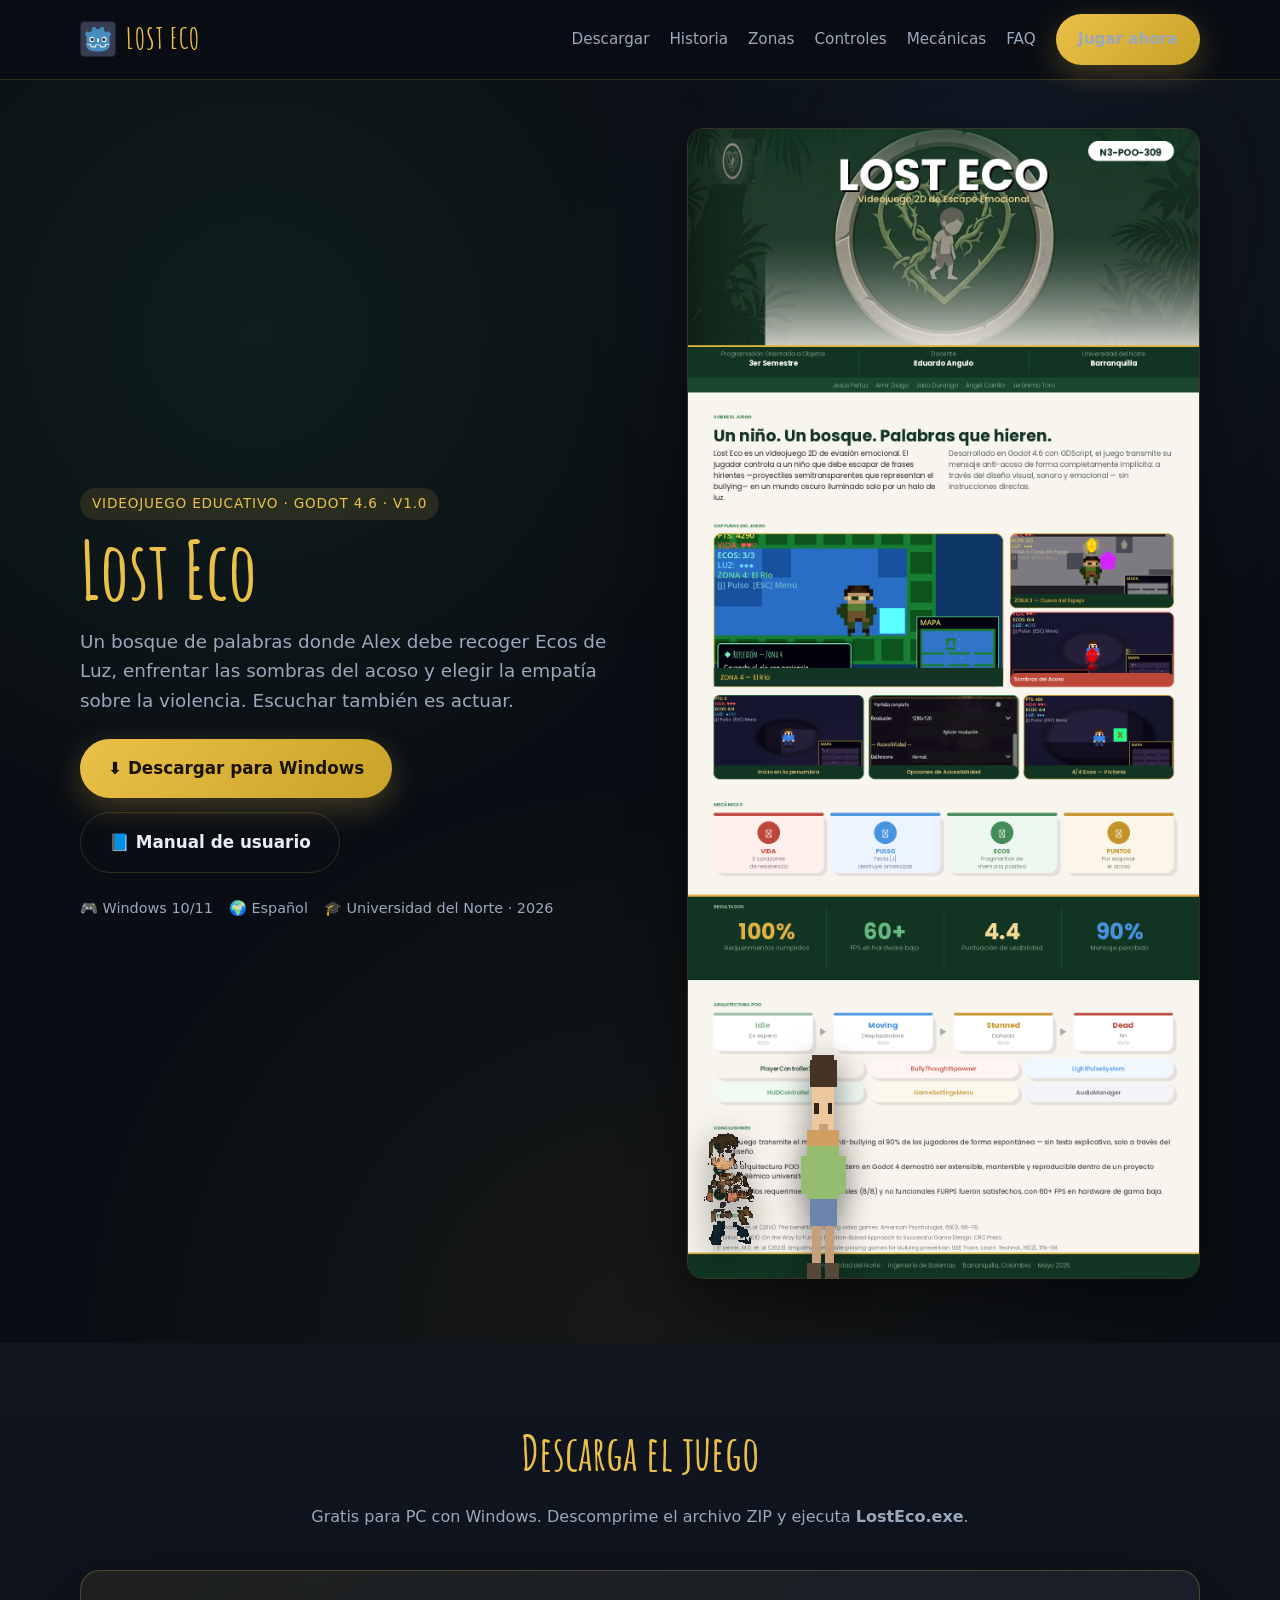
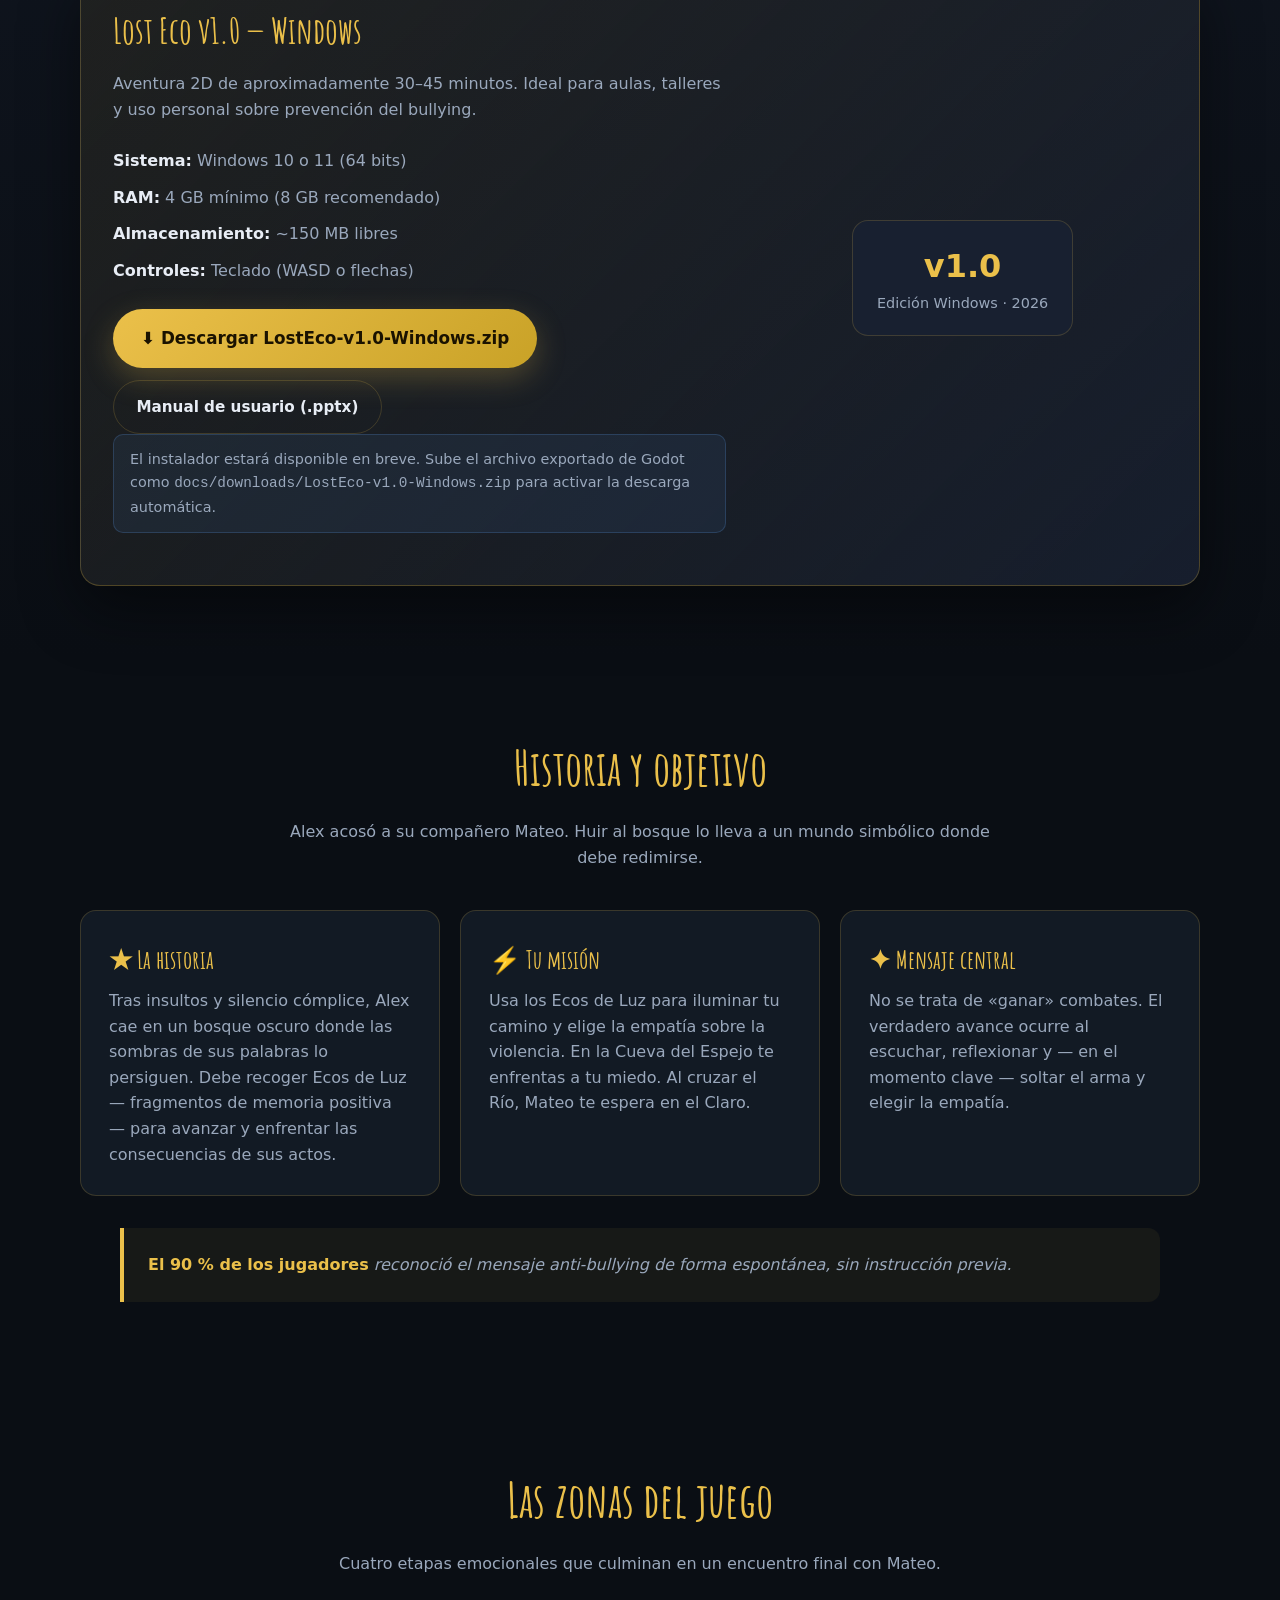
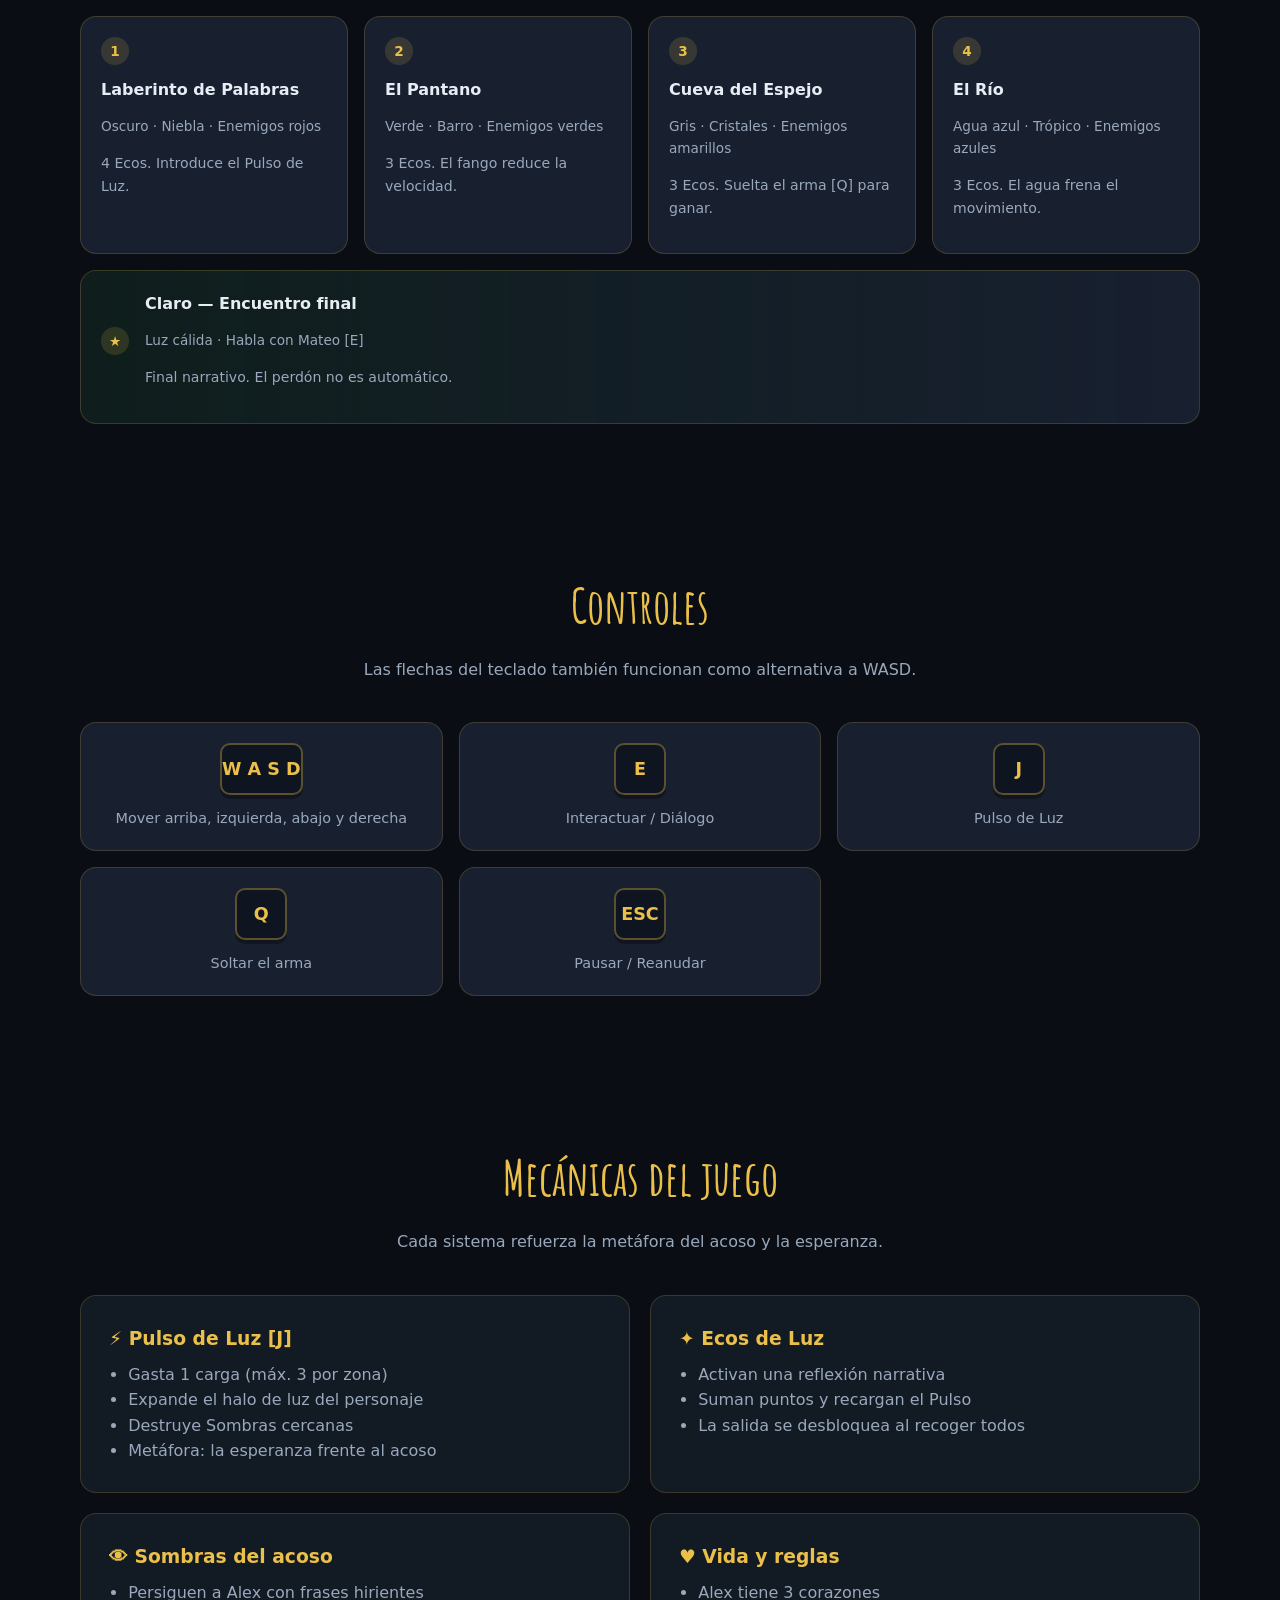
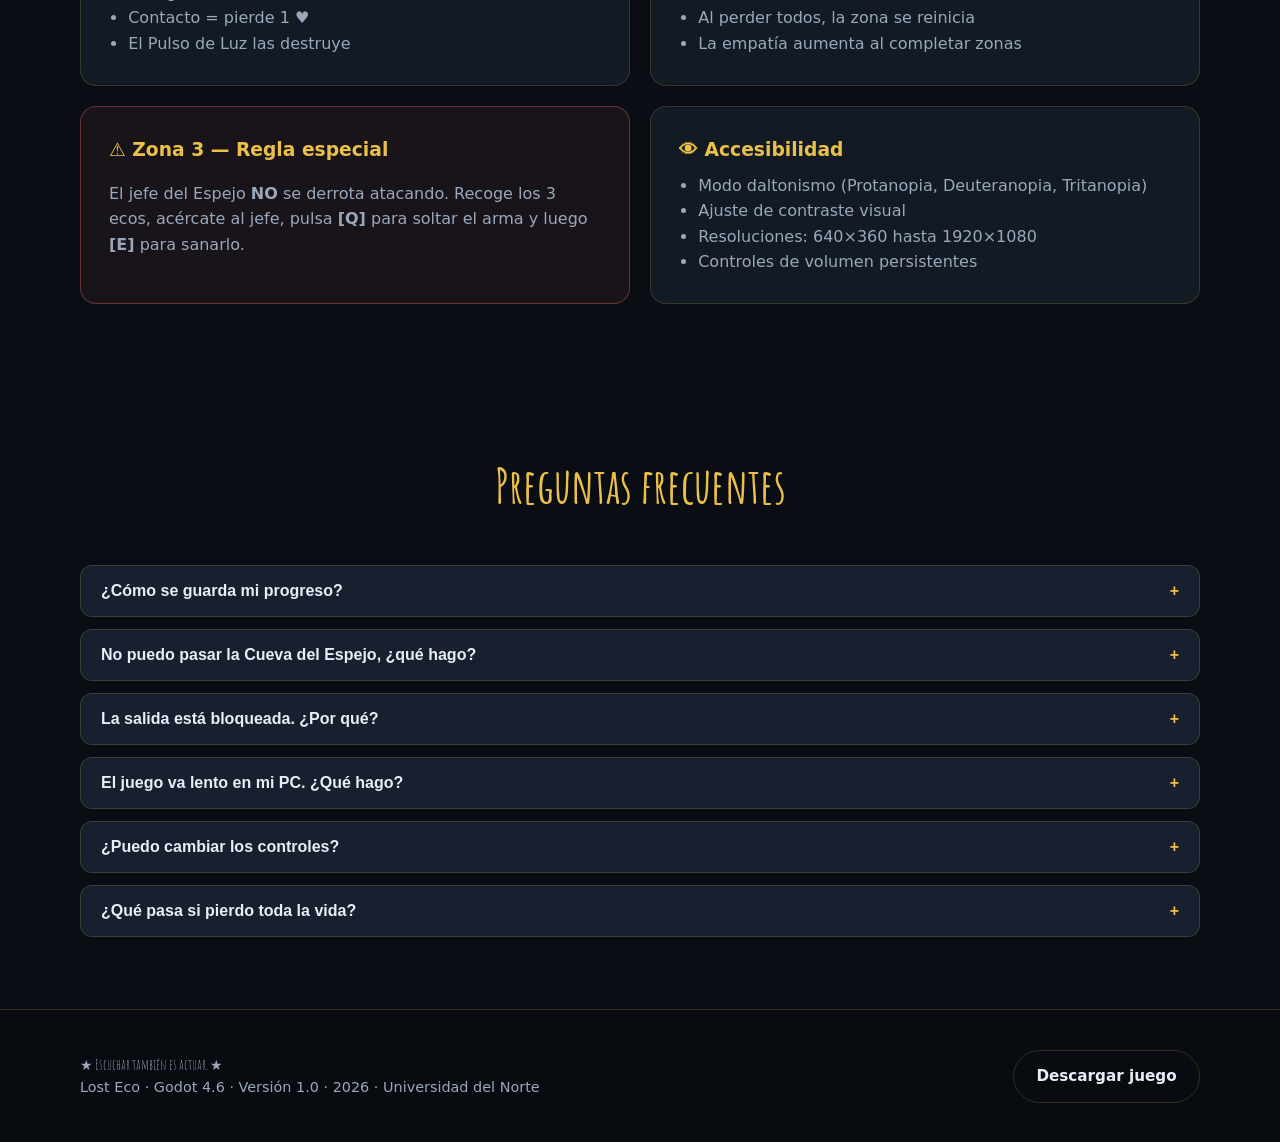
==== docs/index.html @ a7e94ad6 "Add Lost Eco download website for GitHub Pages. Co-authored-by: Cursor <cursoragent@cursor.com>" ====
<!DOCTYPE html>
<html lang="es">
<head>
  <meta charset="UTF-8">
  <meta name="viewport" content="width=device-width, initial-scale=1.0">
  <meta name="description" content="Lost Eco — Videojuego educativo sobre empatía y prevención del bullying. Descarga gratis para Windows.">
  <meta name="keywords" content="Lost Eco, bullying, acoso escolar, videojuego educativo, empatía, Godot">
  <title>Lost Eco — Descarga el juego</title>
  <link rel="icon" href="assets/favicon.svg" type="image/svg+xml">
  <link rel="preconnect" href="https://fonts.googleapis.com">
  <link rel="preconnect" href="https://fonts.gstatic.com" crossorigin>
  <link href="https://fonts.googleapis.com/css2?family=Amatic+SC:wght@700&display=swap" rel="stylesheet">
  <link rel="stylesheet" href="css/styles.css">
</head>
<body>
  <header class="site-header">
    <div class="container header-inner">
      <a class="logo" href="#inicio">
        <img src="assets/favicon.svg" alt="" width="36" height="36">
        LOST ECO
      </a>
      <button class="nav-toggle" type="button" aria-label="Abrir menú">☰</button>
      <nav class="nav">
        <a href="#descargar">Descargar</a>
        <a href="#historia">Historia</a>
        <a href="#zonas">Zonas</a>
        <a href="#controles">Controles</a>
        <a href="#mecanicas">Mecánicas</a>
        <a href="#faq">FAQ</a>
        <a class="btn btn-primary" href="#descargar">Jugar ahora</a>
      </nav>
    </div>
  </header>

  <main>
    <section class="hero" id="inicio">
      <div class="container hero-grid">
        <div class="hero-content">
          <span class="eyebrow">Videojuego educativo · Godot 4.6 · v1.0</span>
          <h1>Lost Eco</h1>
          <p class="hero-lead">
            Un bosque de palabras donde Alex debe recoger Ecos de Luz, enfrentar las sombras del acoso
            y elegir la empatía sobre la violencia. Escuchar también es actuar.
          </p>
          <div class="hero-actions">
            <a class="btn btn-primary btn-large" href="#descargar">⬇ Descargar para Windows</a>
            <a class="btn btn-secondary btn-large" href="downloads/Manual_Usuario_LostEco.pptx">📘 Manual de usuario</a>
          </div>
          <div class="hero-meta">
            <span>🎮 Windows 10/11</span>
            <span>🌍 Español</span>
            <span>🎓 Universidad del Norte · 2026</span>
          </div>
        </div>
        <div class="hero-visual">
          <img class="hero-banner" src="assets/pendon.png" alt="Lost Eco — pendón promocional del juego">
          <div class="hero-characters">
            <img src="assets/alex.png" alt="Alex, protagonista">
            <img src="assets/mateo.png" alt="Mateo">
          </div>
        </div>
      </div>
    </section>

    <section class="download-section" id="descargar">
      <div class="container">
        <div class="section-head">
          <h2>Descarga el juego</h2>
          <p>Gratis para PC con Windows. Descomprime el archivo ZIP y ejecuta <strong>LostEco.exe</strong>.</p>
        </div>
        <div class="download-card">
          <div>
            <h3>Lost Eco v1.0 — Windows</h3>
            <p>Aventura 2D de aproximadamente 30–45 minutos. Ideal para aulas, talleres y uso personal sobre prevención del bullying.</p>
            <ul class="requirements">
              <li><strong>Sistema:</strong> Windows 10 o 11 (64 bits)</li>
              <li><strong>RAM:</strong> 4 GB mínimo (8 GB recomendado)</li>
              <li><strong>Almacenamiento:</strong> ~150 MB libres</li>
              <li><strong>Controles:</strong> Teclado (WASD o flechas)</li>
            </ul>
            <div class="download-actions">
              <a id="download-btn" class="btn btn-primary btn-large" href="#" aria-disabled="true">
                ⬇ Descargar LostEco-v1.0-Windows.zip
              </a>
              <a class="btn btn-secondary" href="downloads/Manual_Usuario_LostEco.pptx">
                Manual de usuario (.pptx)
              </a>
            </div>
            <p id="download-note" class="download-note">
              El instalador estará disponible en breve. Sube el archivo exportado de Godot como
              <code>docs/downloads/LostEco-v1.0-Windows.zip</code> para activar la descarga automática.
            </p>
          </div>
          <div class="download-side">
            <div class="download-badge">
              <div class="version">v1.0</div>
              <div class="label">Edición Windows · 2026</div>
            </div>
          </div>
        </div>
      </div>
    </section>

    <section id="historia">
      <div class="container">
        <div class="section-head">
          <h2>Historia y objetivo</h2>
          <p>Alex acosó a su compañero Mateo. Huir al bosque lo lleva a un mundo simbólico donde debe redimirse.</p>
        </div>
        <div class="story-grid">
          <article class="panel story-card">
            <h3>★ La historia</h3>
            <p>
              Tras insultos y silencio cómplice, Alex cae en un bosque oscuro donde las sombras de sus palabras lo persiguen.
              Debe recoger Ecos de Luz — fragmentos de memoria positiva — para avanzar y enfrentar las consecuencias de sus actos.
            </p>
          </article>
          <article class="panel story-card">
            <h3>⚡ Tu misión</h3>
            <p>
              Usa los Ecos de Luz para iluminar tu camino y elige la empatía sobre la violencia.
              En la Cueva del Espejo te enfrentas a tu miedo. Al cruzar el Río, Mateo te espera en el Claro.
            </p>
          </article>
          <article class="panel story-card">
            <h3>✦ Mensaje central</h3>
            <p>
              No se trata de «ganar» combates. El verdadero avance ocurre al escuchar, reflexionar y —
              en el momento clave — soltar el arma y elegir la empatía.
            </p>
          </article>
        </div>
        <blockquote class="quote">
          <strong>El 90 % de los jugadores</strong> reconoció el mensaje anti-bullying de forma espontánea, sin instrucción previa.
        </blockquote>
      </div>
    </section>

    <section id="zonas">
      <div class="container">
        <div class="section-head">
          <h2>Las zonas del juego</h2>
          <p>Cuatro etapas emocionales que culminan en un encuentro final con Mateo.</p>
        </div>
        <div class="zones-grid">
          <article class="zone-card">
            <span class="zone-num">1</span>
            <h3>Laberinto de Palabras</h3>
            <p class="theme">Oscuro · Niebla · Enemigos rojos</p>
            <p class="detail">4 Ecos. Introduce el Pulso de Luz.</p>
          </article>
          <article class="zone-card">
            <span class="zone-num">2</span>
            <h3>El Pantano</h3>
            <p class="theme">Verde · Barro · Enemigos verdes</p>
            <p class="detail">3 Ecos. El fango reduce la velocidad.</p>
          </article>
          <article class="zone-card">
            <span class="zone-num">3</span>
            <h3>Cueva del Espejo</h3>
            <p class="theme">Gris · Cristales · Enemigos amarillos</p>
            <p class="detail">3 Ecos. Suelta el arma [Q] para ganar.</p>
          </article>
          <article class="zone-card">
            <span class="zone-num">4</span>
            <h3>El Río</h3>
            <p class="theme">Agua azul · Trópico · Enemigos azules</p>
            <p class="detail">3 Ecos. El agua frena el movimiento.</p>
          </article>
          <article class="zone-card final">
            <span class="zone-num">★</span>
            <div>
              <h3>Claro — Encuentro final</h3>
              <p class="theme">Luz cálida · Habla con Mateo [E]</p>
              <p class="detail">Final narrativo. El perdón no es automático.</p>
            </div>
          </article>
        </div>
      </div>
    </section>

    <section id="controles">
      <div class="container">
        <div class="section-head">
          <h2>Controles</h2>
          <p>Las flechas del teclado también funcionan como alternativa a WASD.</p>
        </div>
        <div class="controls-grid">
          <div class="key-card">
            <div class="key">W A S D</div>
            <p>Mover arriba, izquierda, abajo y derecha</p>
          </div>
          <div class="key-card">
            <div class="key">E</div>
            <p>Interactuar / Diálogo</p>
          </div>
          <div class="key-card">
            <div class="key">J</div>
            <p>Pulso de Luz</p>
          </div>
          <div class="key-card">
            <div class="key">Q</div>
            <p>Soltar el arma</p>
          </div>
          <div class="key-card">
            <div class="key">ESC</div>
            <p>Pausar / Reanudar</p>
          </div>
        </div>
      </div>
    </section>

    <section id="mecanicas">
      <div class="container">
        <div class="section-head">
          <h2>Mecánicas del juego</h2>
          <p>Cada sistema refuerza la metáfora del acoso y la esperanza.</p>
        </div>
        <div class="mechanics-grid">
          <article class="panel mechanic-card">
            <h3>⚡ Pulso de Luz [J]</h3>
            <ul>
              <li>Gasta 1 carga (máx. 3 por zona)</li>
              <li>Expande el halo de luz del personaje</li>
              <li>Destruye Sombras cercanas</li>
              <li>Metáfora: la esperanza frente al acoso</li>
            </ul>
          </article>
          <article class="panel mechanic-card">
            <h3>✦ Ecos de Luz</h3>
            <ul>
              <li>Activan una reflexión narrativa</li>
              <li>Suman puntos y recargan el Pulso</li>
              <li>La salida se desbloquea al recoger todos</li>
            </ul>
          </article>
          <article class="panel mechanic-card">
            <h3>👁 Sombras del acoso</h3>
            <ul>
              <li>Persiguen a Alex con frases hirientes</li>
              <li>Contacto = pierde 1 ♥</li>
              <li>El Pulso de Luz las destruye</li>
            </ul>
          </article>
          <article class="panel mechanic-card">
            <h3>♥ Vida y reglas</h3>
            <ul>
              <li>Alex tiene 3 corazones</li>
              <li>Al perder todos, la zona se reinicia</li>
              <li>La empatía aumenta al completar zonas</li>
            </ul>
          </article>
          <article class="panel mechanic-card highlight">
            <h3>⚠ Zona 3 — Regla especial</h3>
            <p>
              El jefe del Espejo <strong>NO</strong> se derrota atacando.
              Recoge los 3 ecos, acércate al jefe, pulsa <strong>[Q]</strong> para soltar el arma
              y luego <strong>[E]</strong> para sanarlo.
            </p>
          </article>
          <article class="panel mechanic-card">
            <h3>👁 Accesibilidad</h3>
            <ul>
              <li>Modo daltonismo (Protanopia, Deuteranopia, Tritanopia)</li>
              <li>Ajuste de contraste visual</li>
              <li>Resoluciones: 640×360 hasta 1920×1080</li>
              <li>Controles de volumen persistentes</li>
            </ul>
          </article>
        </div>
      </div>
    </section>

    <section id="faq">
      <div class="container">
        <div class="section-head">
          <h2>Preguntas frecuentes</h2>
        </div>
        <div class="faq-list">
          <div class="faq-item">
            <button class="faq-question" type="button">
              ¿Cómo se guarda mi progreso?
              <span class="faq-icon">+</span>
            </button>
            <div class="faq-answer">
              Al regresar al menú principal. Si cierras el juego sin volver al menú, pierdes el progreso de esa sesión.
            </div>
          </div>
          <div class="faq-item">
            <button class="faq-question" type="button">
              No puedo pasar la Cueva del Espejo, ¿qué hago?
              <span class="faq-icon">+</span>
            </button>
            <div class="faq-answer">
              Recoge los 3 ecos, acércate al jefe, pulsa [Q] para soltar el arma y luego [E]. ¡No lo ataques!
            </div>
          </div>
          <div class="faq-item">
            <button class="faq-question" type="button">
              La salida está bloqueada. ¿Por qué?
              <span class="faq-icon">+</span>
            </button>
            <div class="faq-answer">
              Debes recoger TODOS los ecos de la zona actual. Revisa el minimapa para ver cuántos faltan.
            </div>
          </div>
          <div class="faq-item">
            <button class="faq-question" type="button">
              El juego va lento en mi PC. ¿Qué hago?
              <span class="faq-icon">+</span>
            </button>
            <div class="faq-answer">
              Reduce la resolución en Opciones o cierra otras aplicaciones. El preset Mínimo garantiza 60 FPS en hardware de gama baja.
            </div>
          </div>
          <div class="faq-item">
            <button class="faq-question" type="button">
              ¿Puedo cambiar los controles?
              <span class="faq-icon">+</span>
            </button>
            <div class="faq-answer">
              Por ahora no. Los controles son fijos: WASD / Flechas para mover, E, J, Q y ESC.
            </div>
          </div>
          <div class="faq-item">
            <button class="faq-question" type="button">
              ¿Qué pasa si pierdo toda la vida?
              <span class="faq-icon">+</span>
            </button>
            <div class="faq-answer">
              La zona actual se reinicia automáticamente. Los ecos debes recogerlos de nuevo desde cero.
            </div>
          </div>
        </div>
      </div>
    </section>
  </main>

  <footer class="site-footer">
    <div class="container footer-inner">
      <div>
        <p class="footer-tagline">★ Escuchar también es actuar. ★</p>
        <p>Lost Eco · Godot 4.6 · Versión 1.0 · 2026 · Universidad del Norte</p>
      </div>
      <a class="btn btn-secondary" href="#descargar">Descargar juego</a>
    </div>
  </footer>

  <script src="js/main.js"></script>
</body>
</html>
---- docs/css/styles.css ----
:root {
  --bg-deep: #0a0e14;
  --bg-panel: #121a24;
  --bg-card: #182030;
  --text: #e8edf5;
  --text-muted: #9aa8bc;
  --gold: #ebc04a;
  --gold-dim: #c9a227;
  --accent-green: #4ade80;
  --accent-blue: #60a5fa;
  --accent-purple: #a78bfa;
  --accent-red: #f87171;
  --border: rgba(235, 192, 74, 0.18);
  --shadow: 0 24px 60px rgba(0, 0, 0, 0.45);
  --radius: 16px;
  --font-display: "Amatic SC", "Segoe UI", sans-serif;
  --font-body: "Segoe UI", system-ui, sans-serif;
}

*,
*::before,
*::after {
  box-sizing: border-box;
}

html {
  scroll-behavior: smooth;
}

body {
  margin: 0;
  font-family: var(--font-body);
  background: var(--bg-deep);
  color: var(--text);
  line-height: 1.6;
}

img {
  max-width: 100%;
  display: block;
}

a {
  color: var(--gold);
  text-decoration: none;
}

a:hover {
  color: #fff3b0;
}

.container {
  width: min(1120px, calc(100% - 2rem));
  margin: 0 auto;
}

/* Header */
.site-header {
  position: sticky;
  top: 0;
  z-index: 100;
  backdrop-filter: blur(14px);
  background: rgba(10, 14, 20, 0.88);
  border-bottom: 1px solid var(--border);
}

.header-inner {
  display: flex;
  align-items: center;
  justify-content: space-between;
  gap: 1rem;
  padding: 0.85rem 0;
}

.logo {
  display: flex;
  align-items: center;
  gap: 0.65rem;
  font-family: var(--font-display);
  font-size: 1.75rem;
  font-weight: 700;
  letter-spacing: 0.04em;
  color: var(--gold);
}

.logo img {
  width: 36px;
  height: 36px;
}

.nav {
  display: flex;
  align-items: center;
  gap: 1.25rem;
}

.nav a {
  color: var(--text-muted);
  font-size: 0.95rem;
  transition: color 0.2s;
}

.nav a:hover {
  color: var(--text);
}

.nav-toggle {
  display: none;
  background: none;
  border: 1px solid var(--border);
  color: var(--text);
  border-radius: 8px;
  padding: 0.4rem 0.65rem;
  cursor: pointer;
}

.btn {
  display: inline-flex;
  align-items: center;
  justify-content: center;
  gap: 0.5rem;
  padding: 0.85rem 1.4rem;
  border-radius: 999px;
  border: none;
  font-weight: 600;
  font-size: 0.95rem;
  cursor: pointer;
  transition: transform 0.15s, box-shadow 0.15s, background 0.15s;
}

.btn:hover {
  transform: translateY(-2px);
}

.btn-primary {
  background: linear-gradient(135deg, var(--gold), var(--gold-dim));
  color: #1a1200;
  box-shadow: 0 10px 30px rgba(235, 192, 74, 0.25);
}

.btn-primary:hover {
  box-shadow: 0 14px 36px rgba(235, 192, 74, 0.35);
}

.btn-secondary {
  background: transparent;
  color: var(--text);
  border: 1px solid var(--border);
}

.btn-secondary:hover {
  border-color: var(--gold);
  color: var(--gold);
}

.btn-large {
  padding: 1rem 1.75rem;
  font-size: 1.05rem;
}

/* Hero */
.hero {
  position: relative;
  overflow: hidden;
  padding: 3rem 0 4rem;
}

.hero::before {
  content: "";
  position: absolute;
  inset: 0;
  background:
    radial-gradient(circle at 20% 20%, rgba(74, 222, 128, 0.08), transparent 35%),
    radial-gradient(circle at 80% 10%, rgba(96, 165, 250, 0.08), transparent 30%),
    radial-gradient(circle at 50% 100%, rgba(235, 192, 74, 0.06), transparent 40%);
  pointer-events: none;
}

.hero-grid {
  position: relative;
  display: grid;
  grid-template-columns: 1.05fr 0.95fr;
  gap: 2.5rem;
  align-items: center;
}

.eyebrow {
  display: inline-block;
  margin-bottom: 0.75rem;
  padding: 0.35rem 0.75rem;
  border-radius: 999px;
  background: rgba(235, 192, 74, 0.12);
  color: var(--gold);
  font-size: 0.85rem;
  letter-spacing: 0.06em;
  text-transform: uppercase;
}

.hero h1 {
  margin: 0 0 1rem;
  font-family: var(--font-display);
  font-size: clamp(3rem, 7vw, 5rem);
  line-height: 0.95;
  color: var(--gold);
}

.hero-lead {
  font-size: 1.15rem;
  color: var(--text-muted);
  max-width: 38rem;
  margin-bottom: 1.5rem;
}

.hero-actions {
  display: flex;
  flex-wrap: wrap;
  gap: 0.85rem;
  margin-bottom: 1.5rem;
}

.hero-meta {
  display: flex;
  flex-wrap: wrap;
  gap: 1rem;
  color: var(--text-muted);
  font-size: 0.9rem;
}

.hero-meta span {
  display: inline-flex;
  align-items: center;
  gap: 0.35rem;
}

.hero-visual {
  position: relative;
}

.hero-banner {
  border-radius: var(--radius);
  border: 1px solid var(--border);
  box-shadow: var(--shadow);
}

.hero-characters {
  position: absolute;
  bottom: -1rem;
  left: 1rem;
  display: flex;
  gap: 0.75rem;
}

.hero-characters img {
  width: 72px;
  image-rendering: pixelated;
  filter: drop-shadow(0 8px 16px rgba(0, 0, 0, 0.5));
}

/* Sections */
section {
  padding: 4.5rem 0;
}

.section-head {
  text-align: center;
  max-width: 720px;
  margin: 0 auto 2.5rem;
}

.section-head h2 {
  margin: 0 0 0.75rem;
  font-family: var(--font-display);
  font-size: clamp(2.2rem, 4vw, 3rem);
  color: var(--gold);
}

.section-head p {
  margin: 0;
  color: var(--text-muted);
}

.panel {
  background: var(--bg-panel);
  border: 1px solid var(--border);
  border-radius: var(--radius);
  padding: 1.75rem;
}

/* Download */
.download-section {
  background: linear-gradient(180deg, rgba(24, 32, 48, 0.4), transparent);
}

.download-card {
  display: grid;
  grid-template-columns: 1.2fr 0.8fr;
  gap: 2rem;
  align-items: center;
  padding: 2rem;
  background: linear-gradient(135deg, rgba(235, 192, 74, 0.08), rgba(24, 32, 48, 0.9));
  border: 1px solid rgba(235, 192, 74, 0.25);
  border-radius: calc(var(--radius) + 4px);
  box-shadow: var(--shadow);
}

.download-card h3 {
  margin: 0 0 0.75rem;
  font-family: var(--font-display);
  font-size: 2.2rem;
  color: var(--gold);
}

.download-card p {
  color: var(--text-muted);
  margin: 0 0 1.25rem;
}

.requirements {
  list-style: none;
  padding: 0;
  margin: 0 0 1.25rem;
}

.requirements li {
  padding: 0.35rem 0;
  color: var(--text-muted);
}

.requirements li strong {
  color: var(--text);
}

.download-actions {
  display: flex;
  flex-wrap: wrap;
  gap: 0.75rem;
}

.download-note {
  margin-top: 1rem;
  padding: 0.85rem 1rem;
  border-radius: 10px;
  background: rgba(96, 165, 250, 0.08);
  border: 1px solid rgba(96, 165, 250, 0.2);
  color: var(--text-muted);
  font-size: 0.9rem;
}

.download-note.hidden {
  display: none;
}

.download-side {
  text-align: center;
}

.download-badge {
  display: inline-block;
  padding: 1.25rem 1.5rem;
  border-radius: var(--radius);
  background: var(--bg-card);
  border: 1px solid var(--border);
}

.download-badge .version {
  font-size: 2rem;
  font-weight: 700;
  color: var(--gold);
}

.download-badge .label {
  color: var(--text-muted);
  font-size: 0.9rem;
}

/* Story */
.story-grid {
  display: grid;
  grid-template-columns: repeat(3, 1fr);
  gap: 1.25rem;
}

.story-card h3 {
  margin: 0 0 0.5rem;
  color: var(--gold);
  font-family: var(--font-display);
  font-size: 1.6rem;
}

.story-card p {
  margin: 0;
  color: var(--text-muted);
}

.quote {
  margin-top: 2rem;
  padding: 1.5rem;
  border-left: 4px solid var(--gold);
  background: rgba(235, 192, 74, 0.06);
  border-radius: 0 12px 12px 0;
  font-style: italic;
  color: var(--text-muted);
}

.quote strong {
  color: var(--gold);
  font-style: normal;
}

/* Zones */
.zones-grid {
  display: grid;
  grid-template-columns: repeat(4, 1fr);
  gap: 1rem;
}

.zone-card {
  padding: 1.25rem;
  background: var(--bg-card);
  border: 1px solid var(--border);
  border-radius: var(--radius);
  transition: transform 0.2s, border-color 0.2s;
}

.zone-card:hover {
  transform: translateY(-4px);
  border-color: rgba(235, 192, 74, 0.35);
}

.zone-num {
  display: inline-block;
  width: 28px;
  height: 28px;
  line-height: 28px;
  text-align: center;
  border-radius: 50%;
  background: rgba(235, 192, 74, 0.15);
  color: var(--gold);
  font-weight: 700;
  font-size: 0.85rem;
  margin-bottom: 0.75rem;
}

.zone-card h3 {
  margin: 0 0 0.35rem;
  font-size: 1rem;
}

.zone-card .theme {
  color: var(--text-muted);
  font-size: 0.85rem;
  margin-bottom: 0.75rem;
}

.zone-card .detail {
  font-size: 0.88rem;
  color: var(--text-muted);
}

.zone-card.final {
  grid-column: span 4;
  display: grid;
  grid-template-columns: auto 1fr;
  gap: 1rem;
  align-items: center;
  background: linear-gradient(90deg, rgba(74, 222, 128, 0.08), var(--bg-card));
}

/* Controls */
.controls-grid {
  display: grid;
  grid-template-columns: repeat(3, 1fr);
  gap: 1rem;
}

.key-card {
  text-align: center;
  padding: 1.25rem;
  background: var(--bg-card);
  border: 1px solid var(--border);
  border-radius: var(--radius);
}

.key {
  display: inline-flex;
  align-items: center;
  justify-content: center;
  min-width: 52px;
  height: 52px;
  margin-bottom: 0.75rem;
  border-radius: 10px;
  background: #0f1520;
  border: 2px solid rgba(235, 192, 74, 0.35);
  font-weight: 700;
  font-size: 1.1rem;
  color: var(--gold);
  box-shadow: 0 4px 0 rgba(0, 0, 0, 0.35);
}

.key-card p {
  margin: 0;
  color: var(--text-muted);
  font-size: 0.9rem;
}

/* Mechanics */
.mechanics-grid {
  display: grid;
  grid-template-columns: repeat(2, 1fr);
  gap: 1.25rem;
}

.mechanic-card h3 {
  margin: 0 0 0.5rem;
  color: var(--gold);
}

.mechanic-card p,
.mechanic-card li {
  color: var(--text-muted);
}

.mechanic-card ul {
  margin: 0.5rem 0 0;
  padding-left: 1.2rem;
}

.mechanic-card.highlight {
  border-color: rgba(248, 113, 113, 0.35);
  background: rgba(248, 113, 113, 0.06);
}

/* FAQ */
.faq-list {
  display: grid;
  gap: 0.75rem;
}

.faq-item {
  border: 1px solid var(--border);
  border-radius: 12px;
  overflow: hidden;
  background: var(--bg-card);
}

.faq-question {
  width: 100%;
  display: flex;
  justify-content: space-between;
  align-items: center;
  gap: 1rem;
  padding: 1rem 1.25rem;
  background: none;
  border: none;
  color: var(--text);
  font-size: 1rem;
  font-weight: 600;
  text-align: left;
  cursor: pointer;
}

.faq-question:hover {
  color: var(--gold);
}

.faq-icon {
  flex-shrink: 0;
  transition: transform 0.2s;
  color: var(--gold);
}

.faq-item.open .faq-icon {
  transform: rotate(45deg);
}

.faq-answer {
  display: none;
  padding: 0 1.25rem 1rem;
  color: var(--text-muted);
}

.faq-item.open .faq-answer {
  display: block;
}

/* Footer */
.site-footer {
  padding: 2.5rem 0;
  border-top: 1px solid var(--border);
  background: rgba(0, 0, 0, 0.25);
}

.footer-inner {
  display: flex;
  flex-wrap: wrap;
  justify-content: space-between;
  gap: 1rem;
  align-items: center;
}

.footer-inner p {
  margin: 0;
  color: var(--text-muted);
  font-size: 0.9rem;
}

.footer-tagline {
  color: var(--gold);
  font-family: var(--font-display);
  font-size: 1.25rem;
}

/* Responsive */
@media (max-width: 960px) {
  .hero-grid,
  .download-card,
  .story-grid,
  .zones-grid,
  .controls-grid,
  .mechanics-grid {
    grid-template-columns: 1fr;
  }

  .zone-card.final {
    grid-column: span 1;
    grid-template-columns: 1fr;
  }

  .nav {
    display: none;
    position: absolute;
    top: 100%;
    left: 0;
    right: 0;
    flex-direction: column;
    padding: 1rem;
    background: rgba(10, 14, 20, 0.98);
    border-bottom: 1px solid var(--border);
  }

  .nav.open {
    display: flex;
  }

  .nav-toggle {
    display: block;
  }

  .site-header .container {
    position: relative;
  }
}
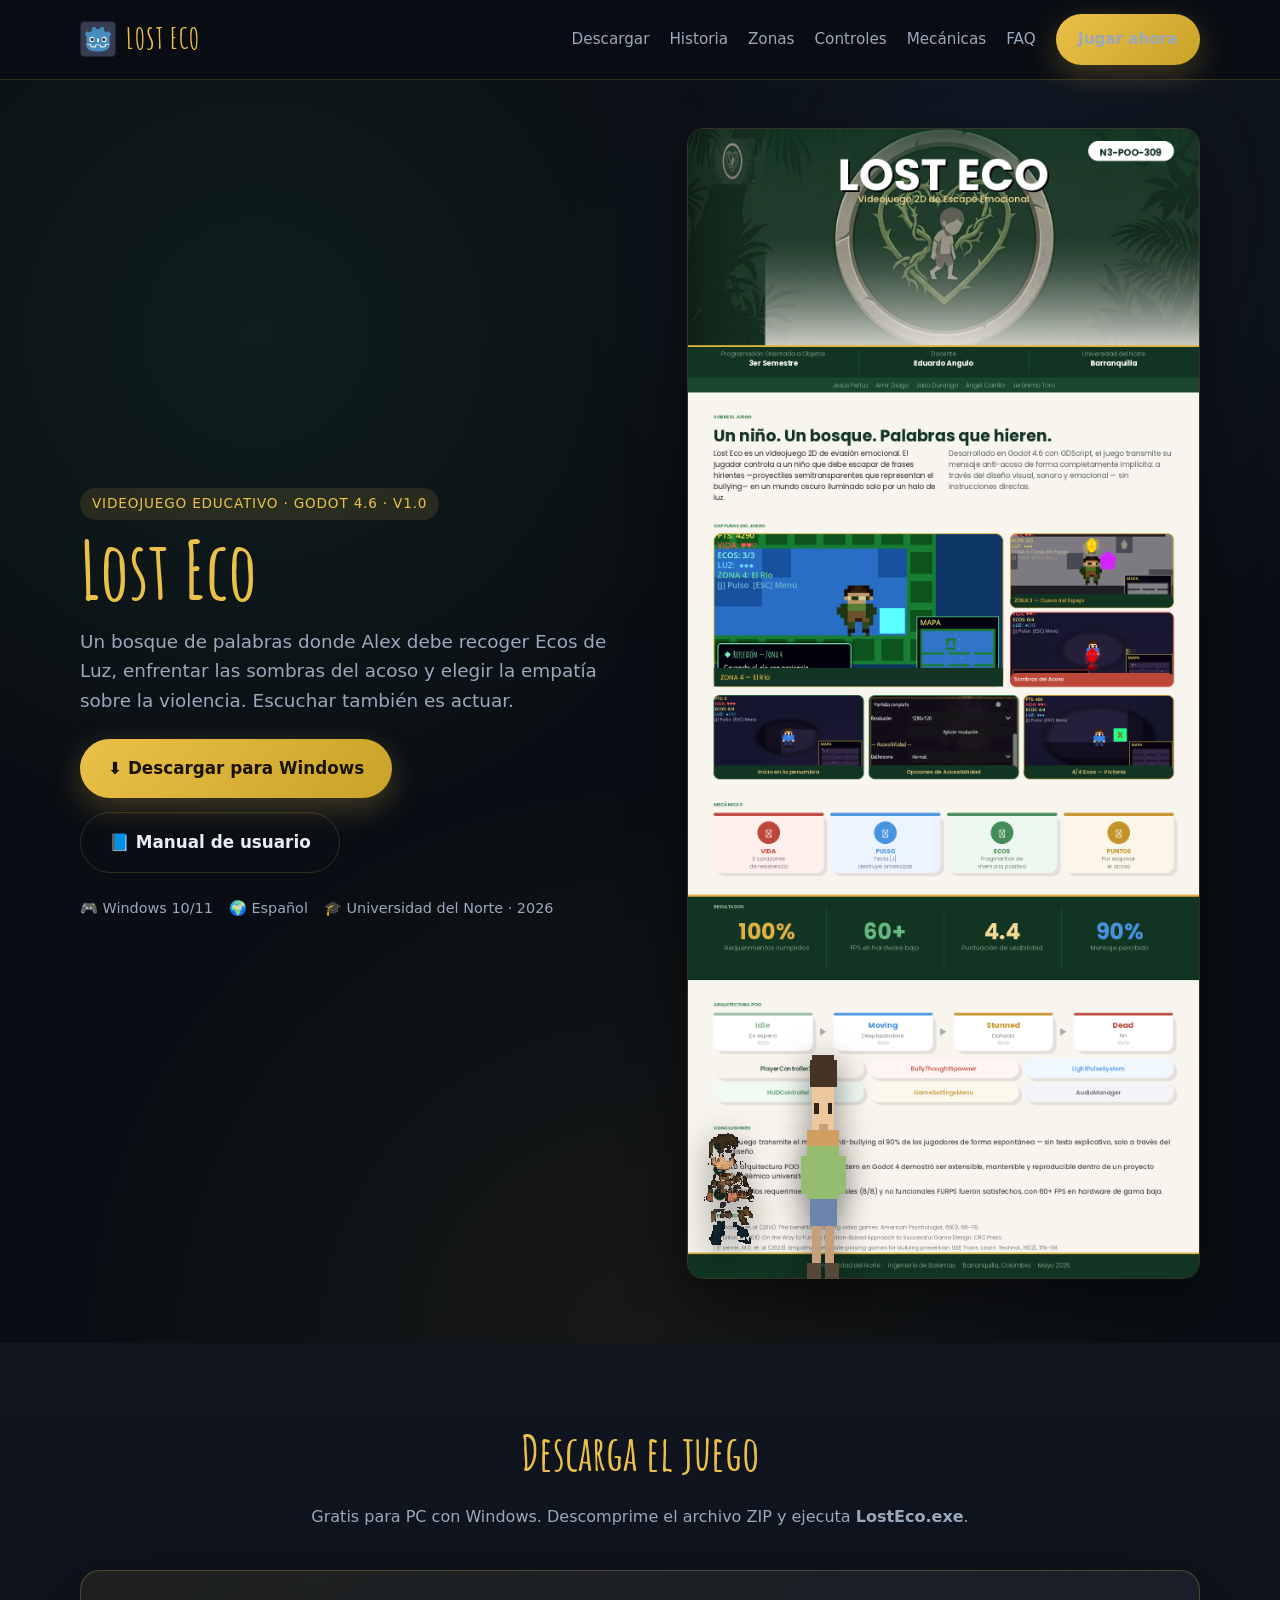
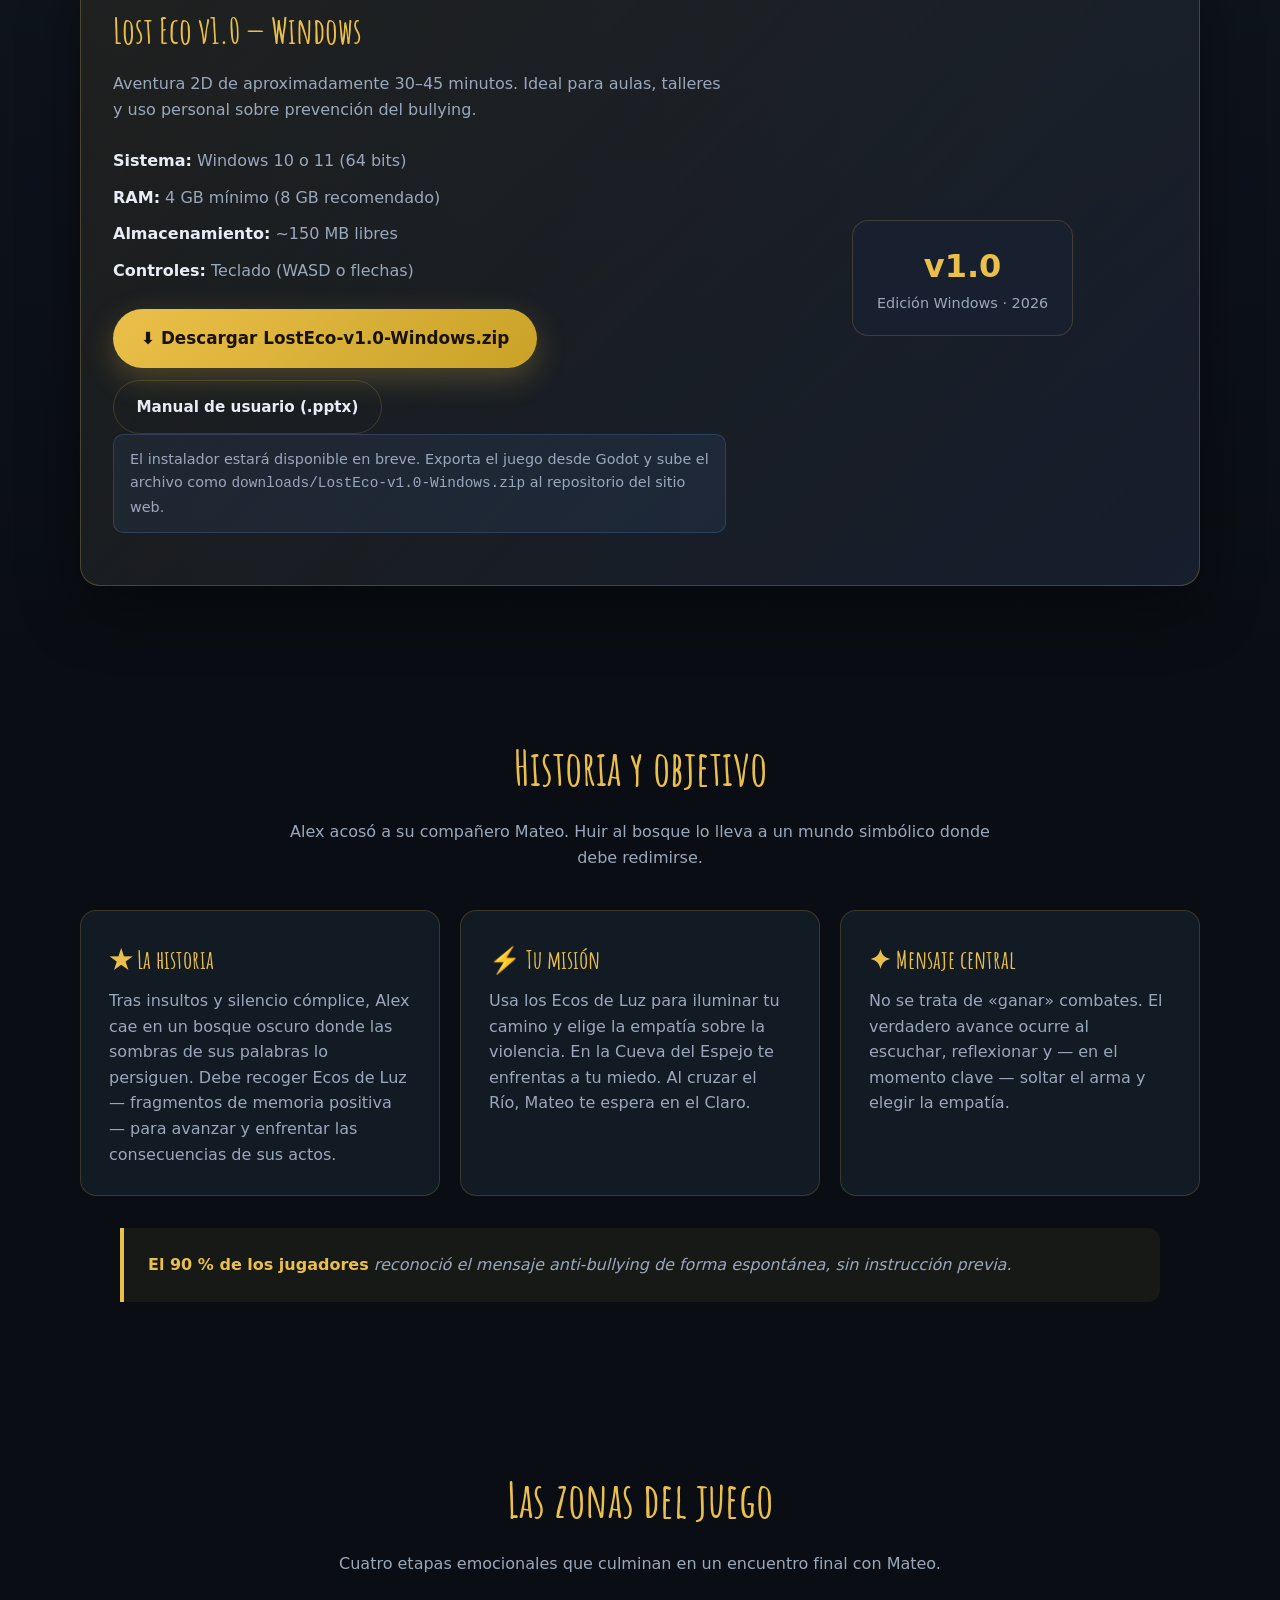
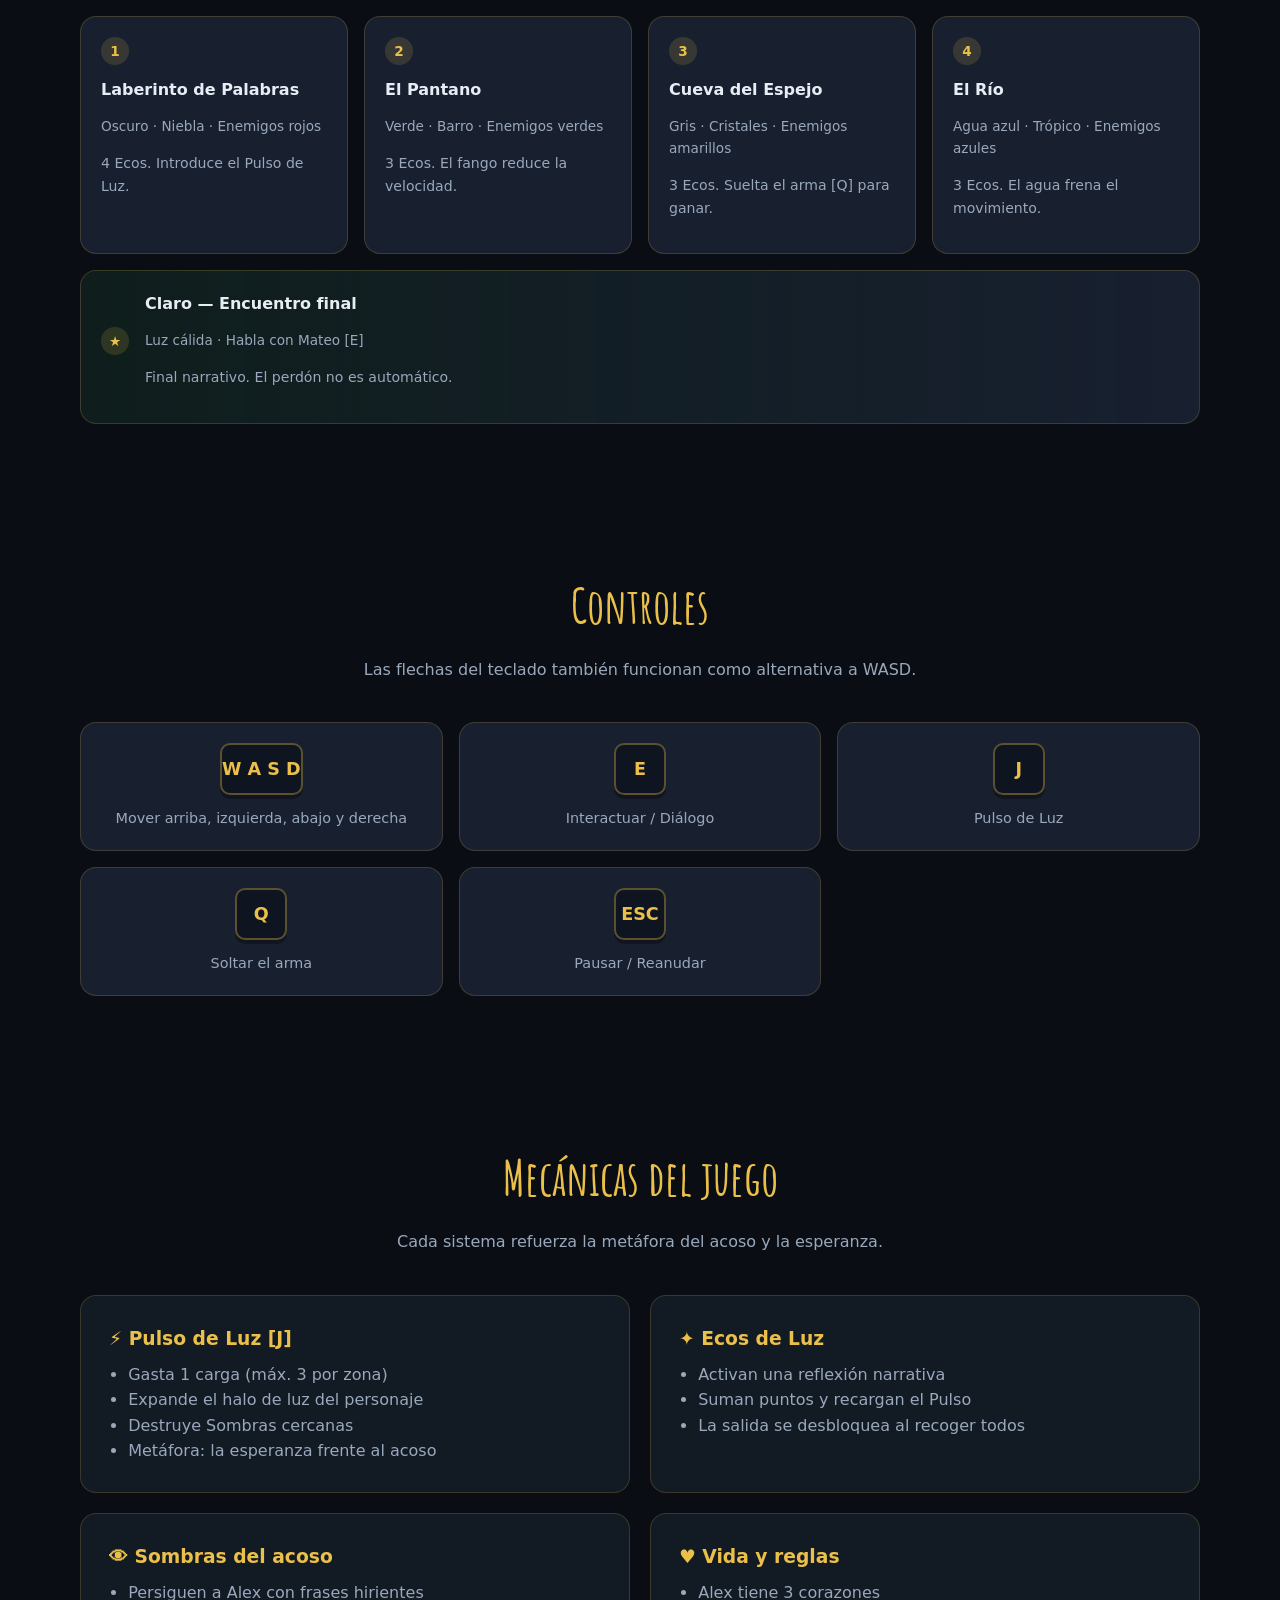
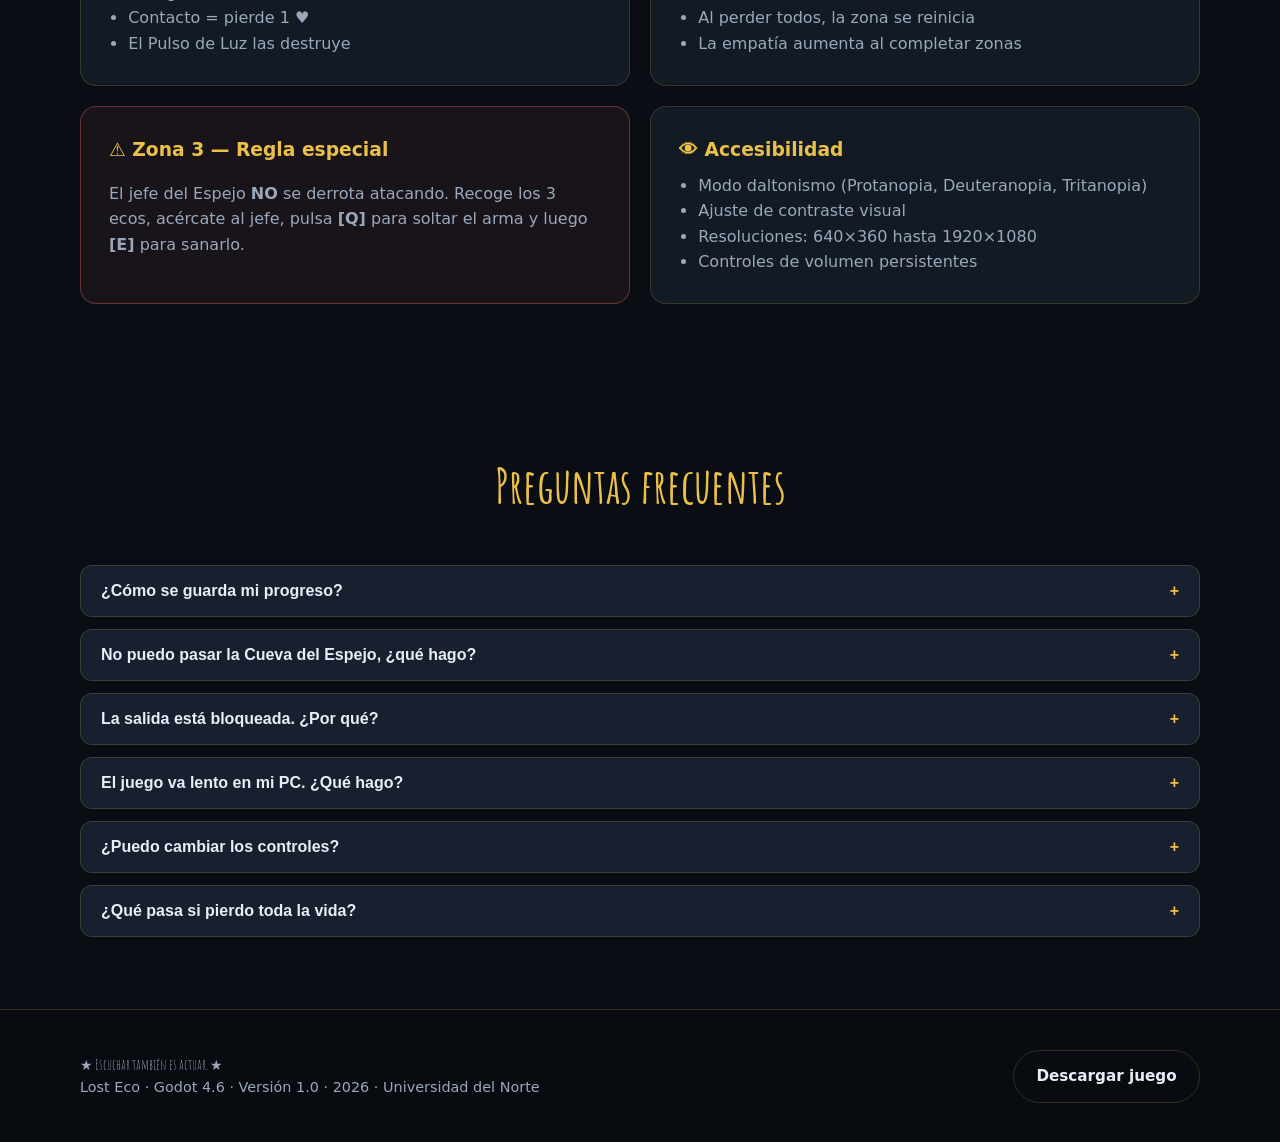
==== commit 77dcc46a: "Fix download note path for live website repo. Co-authored-by: Cursor <cursoragent@cursor.com>" ====
--- a/docs/index.html
+++ b/docs/index.html
@@ -87,8 +87,8 @@
               </a>
             </div>
             <p id="download-note" class="download-note">
-              El instalador estará disponible en breve. Sube el archivo exportado de Godot como
-              <code>docs/downloads/LostEco-v1.0-Windows.zip</code> para activar la descarga automática.
+              El instalador estará disponible en breve. Exporta el juego desde Godot y sube el archivo como
+              <code>downloads/LostEco-v1.0-Windows.zip</code> al repositorio del sitio web.
             </p>
           </div>
           <div class="download-side">
